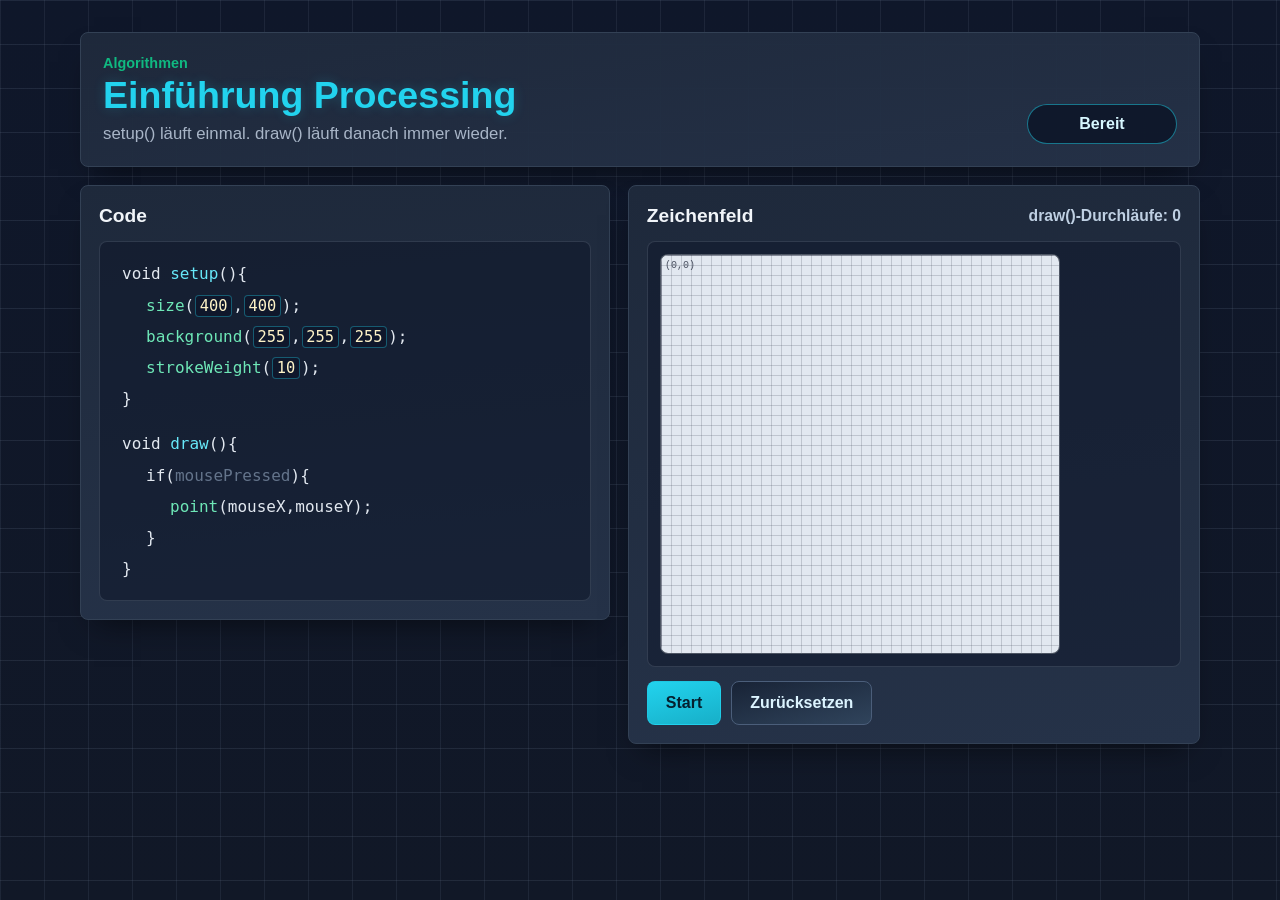
==== Algorithmen/EinführungProcessing/index.html @ 1196ac5d "Iteration1" ====
<!DOCTYPE html>
<html lang="de">
<head>
  <meta charset="UTF-8">
  <meta name="viewport" content="width=device-width, initial-scale=1.0">
  <title>Einführung Processing</title>
  <link rel="stylesheet" href="style.css">
  <script src="script.js" defer></script>
</head>
<body>
  <main class="app-shell">
    <header class="app-header">
      <div>
        <p class="eyebrow">Algorithmen</p>
        <h1>Einführung Processing</h1>
        <p class="intro">setup() läuft einmal. draw() läuft danach immer wieder.</p>
      </div>
      <p id="runStatus" class="status-pill" aria-live="polite">Bereit</p>
    </header>

    <section class="workspace" aria-label="Interaktive Processing-Simulation">
      <section class="panel code-panel" aria-labelledby="codeTitle">
        <div class="panel-heading">
          <h2 id="codeTitle">Code</h2>
        </div>

        <pre class="code-block" aria-label="Processing-Code"><code><span class="code-line" id="lineSetup">void <span class="keyword">setup</span>(){</span><span class="code-line code-indent" id="lineSize"><span class="fn">size</span>(<input id="sizeWidth" class="code-input" type="text" inputmode="numeric" value="400" data-min="50" data-max="400" data-fallback="400" aria-label="Breite der Zeichenfläche">,<input id="sizeHeight" class="code-input" type="text" inputmode="numeric" value="400" data-min="50" data-max="400" data-fallback="400" aria-label="Höhe der Zeichenfläche">);</span><span class="code-line code-indent" id="lineBackground"><span class="fn">background</span>(<input id="backgroundR" class="code-input" type="text" inputmode="numeric" value="255" data-min="0" data-max="255" data-fallback="255" aria-label="Rotwert der Hintergrundfarbe">,<input id="backgroundG" class="code-input" type="text" inputmode="numeric" value="255" data-min="0" data-max="255" data-fallback="255" aria-label="Grünwert der Hintergrundfarbe">,<input id="backgroundB" class="code-input" type="text" inputmode="numeric" value="255" data-min="0" data-max="255" data-fallback="255" aria-label="Blauwert der Hintergrundfarbe">);</span><span class="code-line code-indent" id="lineStroke"><span class="fn">strokeWeight</span>(<input id="strokeWeight" class="code-input" type="text" inputmode="numeric" value="10" data-min="1" data-max="50" data-fallback="10" aria-label="Punktgröße">);</span><span class="code-line">}</span><span class="code-group" id="drawBlock"><span class="code-line" id="lineDraw">void <span class="keyword">draw</span>(){</span><span class="code-line code-indent" id="lineIf">if(<span id="mousePressedToken" class="mouse-token is-inactive">mousePressed</span>){</span><span class="code-line code-double-indent" id="linePoint"><span class="fn">point</span>(<span id="pointArguments" class="point-values">mouseX,mouseY</span>);</span><span class="code-line code-indent">}</span><span class="code-line">}</span></span></code></pre>
      </section>

      <section class="panel experiment-panel" aria-labelledby="canvasTitle">
        <div class="panel-heading">
          <h2 id="canvasTitle">Zeichenfeld</h2>
          <p class="counter" aria-live="polite">draw()-Durchläufe: <span id="drawCounter">0</span></p>
        </div>

        <div class="canvas-board">
          <div class="canvas-viewport" aria-label="Maximale Zeichenfläche 400 mal 400 Pixel">
            <div id="canvasStack" class="canvas-stack">
              <canvas id="drawingCanvas" class="drawing-layer" width="400" height="400" aria-label="Zeichenfläche"></canvas>
              <canvas id="gridCanvas" class="grid-layer" width="400" height="400" aria-hidden="true"></canvas>
            </div>
          </div>
        </div>

        <div class="controls" aria-label="Steuerung">
          <button id="startButton" class="button button-primary" type="button">Start</button>
          <button id="resetButton" class="button button-secondary" type="button">Zurücksetzen</button>
        </div>
      </section>
    </section>
  </main>
</body>
</html>
---- Algorithmen/EinführungProcessing/style.css ----
:root {
  color-scheme: dark;
  --primary: #22d3ee;
  --secondary: #10b981;
  --accent: #fbbf24;
  --bg: #0f172a;
  --surface: #1e293b;
  --surface-soft: #253248;
  --text: #f1f5f9;
  --muted: #a8b5c7;
  --border: #334155;
  --button-dark: #182336;
  --button-light: #30445c;
  --shadow: 0 16px 30px -14px rgba(0, 0, 0, 0.55);
  --focus: 0 0 0 3px rgba(34, 211, 238, 0.3);
}

* {
  box-sizing: border-box;
}

body {
  margin: 0;
  min-height: 100vh;
  font-family: "Segoe UI", "Trebuchet MS", Verdana, sans-serif;
  color: var(--text);
  background-color: var(--bg);
  background-image:
    linear-gradient(rgba(100, 116, 139, 0.2) 1px, transparent 1px),
    linear-gradient(90deg, rgba(100, 116, 139, 0.16) 1px, transparent 1px),
    linear-gradient(180deg, #0f172a, #111827);
  background-size: 44px 44px, 44px 44px, auto;
}

button,
input {
  font: inherit;
}

.app-shell {
  width: min(1120px, calc(100% - 32px));
  margin: 0 auto;
  padding: 32px 0;
}

.app-header {
  display: flex;
  align-items: flex-end;
  justify-content: space-between;
  gap: 18px;
  margin-bottom: 18px;
  padding: 22px;
  border: 1px solid var(--border);
  border-radius: 8px;
  background: linear-gradient(170deg, rgba(30, 41, 59, 0.96), rgba(37, 50, 72, 0.95));
  box-shadow: var(--shadow);
}

.eyebrow,
.intro,
h1,
h2,
.status-pill,
.counter {
  margin: 0;
}

.eyebrow {
  color: var(--secondary);
  font-size: 0.9rem;
  font-weight: 700;
}

h1 {
  margin-top: 4px;
  color: var(--primary);
  font-size: 2.35rem;
  line-height: 1.1;
  text-shadow: 0 0 12px rgba(34, 211, 238, 0.22);
}

h2 {
  font-size: 1.2rem;
  line-height: 1.2;
}

.intro {
  margin-top: 8px;
  color: var(--muted);
  font-size: 1.05rem;
}

.status-pill {
  min-width: 150px;
  padding: 10px 14px;
  border: 1px solid rgba(34, 211, 238, 0.5);
  border-radius: 999px;
  color: #d7f7ff;
  background: rgba(15, 23, 42, 0.92);
  font-weight: 800;
  text-align: center;
}

.workspace {
  display: grid;
  grid-template-columns: minmax(380px, 1fr) minmax(460px, 1.08fr);
  gap: 18px;
  align-items: start;
}

.panel {
  padding: 18px;
  border: 1px solid var(--border);
  border-radius: 8px;
  background: linear-gradient(175deg, var(--surface), var(--surface-soft));
  box-shadow: var(--shadow);
}

.panel-heading {
  display: flex;
  align-items: center;
  justify-content: space-between;
  gap: 12px;
  margin-bottom: 14px;
}

.counter {
  color: #bfd0e3;
  font-size: 0.98rem;
  font-weight: 800;
}

.code-block {
  margin: 0;
  padding: 16px 0;
  overflow-x: auto;
  border: 1px solid rgba(168, 181, 199, 0.18);
  border-radius: 8px;
  background: rgba(15, 23, 42, 0.58);
  font-family: "Cascadia Code", Consolas, "Courier New", monospace;
  font-size: 1rem;
  line-height: 1.7;
}

.code-line,
.code-group {
  display: block;
}

.code-line {
  min-height: 30px;
  padding: 2px 16px 2px 18px;
  border-left: 4px solid transparent;
  color: #e2e8f0;
  white-space: nowrap;
  transition: background-color 160ms ease, border-color 160ms ease, color 160ms ease;
}

.code-indent {
  padding-left: 42px;
}

.code-double-indent {
  padding-left: 66px;
}

#lineDraw {
  margin-top: 14px;
}

.code-line.is-active {
  border-left-color: var(--accent);
  color: #fff7d6;
  background: rgba(251, 191, 36, 0.16);
}

.code-group.is-running .code-line {
  background: rgba(34, 211, 238, 0.08);
}

.code-group.is-running #lineDraw {
  border-left-color: var(--primary);
  color: #d7f7ff;
}

.keyword {
  color: #67e8f9;
}

.fn {
  color: #6ee7b7;
}

.code-input {
  min-width: 3ch;
  max-width: 5ch;
  margin: 0 1px;
  padding: 1px 2px;
  border: 1px solid rgba(34, 211, 238, 0.36);
  border-radius: 4px;
  color: #fef3c7;
  background: rgba(15, 23, 42, 0.82);
  font-family: inherit;
  font-size: 0.96em;
  line-height: 1.2;
  text-align: center;
}

.code-input:focus {
  outline: none;
  border-color: var(--accent);
  box-shadow: var(--focus);
}

.mouse-token {
  transition: color 160ms ease, text-shadow 160ms ease;
}

.mouse-token.is-inactive {
  color: #64748b;
}

.mouse-token.is-active {
  color: var(--accent);
  font-weight: 800;
  text-shadow: 0 0 10px rgba(251, 191, 36, 0.25);
}

.point-values.has-coordinates {
  color: var(--accent);
  font-weight: 800;
}

.canvas-board {
  max-width: 100%;
  overflow: auto;
  padding: 12px;
  border: 1px solid rgba(168, 181, 199, 0.18);
  border-radius: 8px;
  background: rgba(15, 23, 42, 0.5);
}

.canvas-viewport {
  width: 400px;
  height: 400px;
  display: flex;
  align-items: flex-start;
  justify-content: flex-start;
  overflow: hidden;
  border: 1px solid rgba(203, 213, 225, 0.32);
  border-radius: 8px;
  background-color: #111827;
  background-image:
    linear-gradient(rgba(148, 163, 184, 0.1) 1px, transparent 1px),
    linear-gradient(90deg, rgba(148, 163, 184, 0.1) 1px, transparent 1px);
  background-size: 20px 20px;
}

.canvas-stack {
  position: relative;
  width: 400px;
  height: 400px;
  flex: 0 0 auto;
  overflow: hidden;
  background: #e2e8f0;
  box-shadow: 0 0 0 1px rgba(226, 232, 240, 0.9);
  transition: width 460ms ease, height 460ms ease, background-color 360ms ease;
}

.canvas-stack canvas {
  position: absolute;
  inset: 0;
  display: block;
}

.drawing-layer {
  z-index: 1;
  cursor: not-allowed;
}

.canvas-stack.is-ready .drawing-layer {
  cursor: crosshair;
}

.grid-layer {
  z-index: 2;
  pointer-events: none;
}

.controls {
  display: flex;
  flex-wrap: wrap;
  gap: 10px;
  margin-top: 14px;
}

.button {
  min-height: 44px;
  padding: 10px 18px;
  border: 1px solid #4b5e7a;
  border-radius: 8px;
  color: #dcf4ff;
  font-weight: 800;
  cursor: pointer;
  transition: transform 140ms ease, filter 140ms ease, border-color 140ms ease, opacity 140ms ease;
}

.button-primary {
  color: #05202e;
  border-color: rgba(34, 211, 238, 0.6);
  background: linear-gradient(165deg, var(--primary), #17afc8);
}

.button-secondary {
  background: linear-gradient(165deg, var(--button-dark), var(--button-light));
}

.button:hover:not(:disabled) {
  transform: translateY(-1px);
  filter: brightness(1.08);
  border-color: rgba(34, 211, 238, 0.6);
}

.button:focus-visible {
  outline: none;
  box-shadow: var(--focus);
}

.button:disabled {
  cursor: not-allowed;
  opacity: 0.48;
}

@media (max-width: 980px) {
  .app-header {
    align-items: stretch;
    flex-direction: column;
  }

  .status-pill {
    width: fit-content;
  }

  .workspace {
    grid-template-columns: 1fr;
  }
}
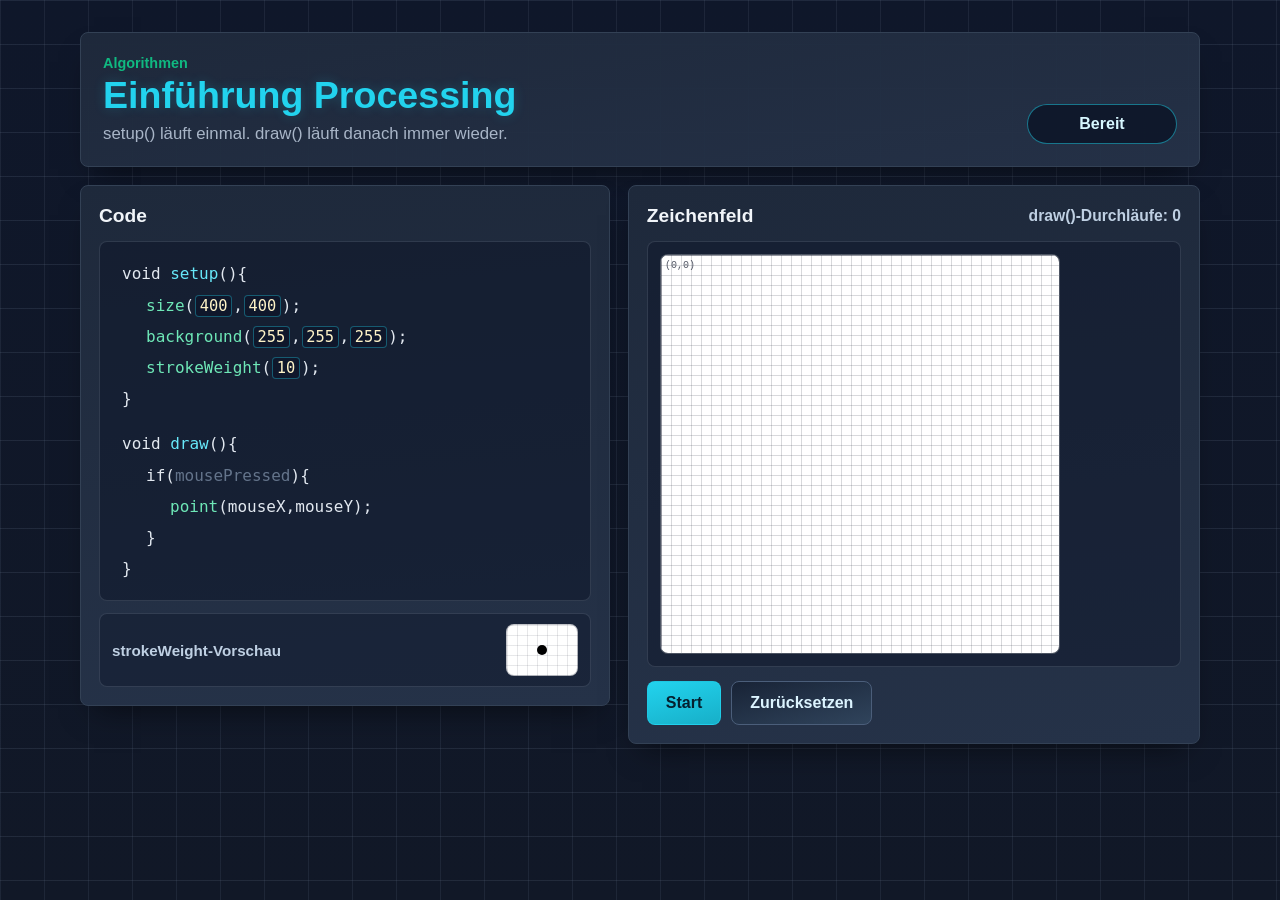
==== commit 4c8efb56: "2 Iteration zeichen geht und es gibt für strokeweighht eine vorschau" ====
--- a/Algorithmen/EinführungProcessing/index.html
+++ b/Algorithmen/EinführungProcessing/index.html
@@ -25,6 +25,13 @@
         </div>
 
         <pre class="code-block" aria-label="Processing-Code"><code><span class="code-line" id="lineSetup">void <span class="keyword">setup</span>(){</span><span class="code-line code-indent" id="lineSize"><span class="fn">size</span>(<input id="sizeWidth" class="code-input" type="text" inputmode="numeric" value="400" data-min="50" data-max="400" data-fallback="400" aria-label="Breite der Zeichenfläche">,<input id="sizeHeight" class="code-input" type="text" inputmode="numeric" value="400" data-min="50" data-max="400" data-fallback="400" aria-label="Höhe der Zeichenfläche">);</span><span class="code-line code-indent" id="lineBackground"><span class="fn">background</span>(<input id="backgroundR" class="code-input" type="text" inputmode="numeric" value="255" data-min="0" data-max="255" data-fallback="255" aria-label="Rotwert der Hintergrundfarbe">,<input id="backgroundG" class="code-input" type="text" inputmode="numeric" value="255" data-min="0" data-max="255" data-fallback="255" aria-label="Grünwert der Hintergrundfarbe">,<input id="backgroundB" class="code-input" type="text" inputmode="numeric" value="255" data-min="0" data-max="255" data-fallback="255" aria-label="Blauwert der Hintergrundfarbe">);</span><span class="code-line code-indent" id="lineStroke"><span class="fn">strokeWeight</span>(<input id="strokeWeight" class="code-input" type="text" inputmode="numeric" value="10" data-min="1" data-max="50" data-fallback="10" aria-label="Punktgröße">);</span><span class="code-line">}</span><span class="code-group" id="drawBlock"><span class="code-line" id="lineDraw">void <span class="keyword">draw</span>(){</span><span class="code-line code-indent" id="lineIf">if(<span id="mousePressedToken" class="mouse-token is-inactive">mousePressed</span>){</span><span class="code-line code-double-indent" id="linePoint"><span class="fn">point</span>(<span id="pointArguments" class="point-values">mouseX,mouseY</span>);</span><span class="code-line code-indent">}</span><span class="code-line">}</span></span></code></pre>
+
+        <div class="stroke-preview" aria-label="strokeWeight-Vorschau">
+          <span>strokeWeight-Vorschau</span>
+          <span class="stroke-preview-field">
+            <span id="strokePreviewDot" class="stroke-preview-dot"></span>
+          </span>
+        </div>
       </section>
 
       <section class="panel experiment-panel" aria-labelledby="canvasTitle">
--- a/Algorithmen/EinführungProcessing/style.css
+++ b/Algorithmen/EinführungProcessing/style.css
@@ -231,6 +231,44 @@
   font-weight: 800;
 }
 
+.stroke-preview {
+  display: flex;
+  align-items: center;
+  justify-content: space-between;
+  gap: 14px;
+  margin-top: 12px;
+  padding: 10px 12px;
+  border: 1px solid rgba(168, 181, 199, 0.18);
+  border-radius: 8px;
+  color: #bfd0e3;
+  background: rgba(15, 23, 42, 0.46);
+  font-size: 0.95rem;
+  font-weight: 800;
+}
+
+.stroke-preview-field {
+  width: 72px;
+  height: 52px;
+  display: grid;
+  place-items: center;
+  overflow: hidden;
+  border: 1px solid rgba(15, 23, 42, 0.25);
+  border-radius: 8px;
+  background-color: #ffffff;
+  background-image:
+    linear-gradient(rgba(15, 23, 42, 0.1) 1px, transparent 1px),
+    linear-gradient(90deg, rgba(15, 23, 42, 0.1) 1px, transparent 1px);
+  background-size: 10px 10px;
+}
+
+.stroke-preview-dot {
+  width: 10px;
+  height: 10px;
+  display: block;
+  border-radius: 50%;
+  background: #000000;
+}
+
 .canvas-board {
   max-width: 100%;
   overflow: auto;
@@ -275,10 +313,13 @@
 
 .drawing-layer {
   z-index: 1;
+}
+
+.canvas-stack {
   cursor: not-allowed;
 }
 
-.canvas-stack.is-ready .drawing-layer {
+.canvas-stack.is-ready {
   cursor: crosshair;
 }
 
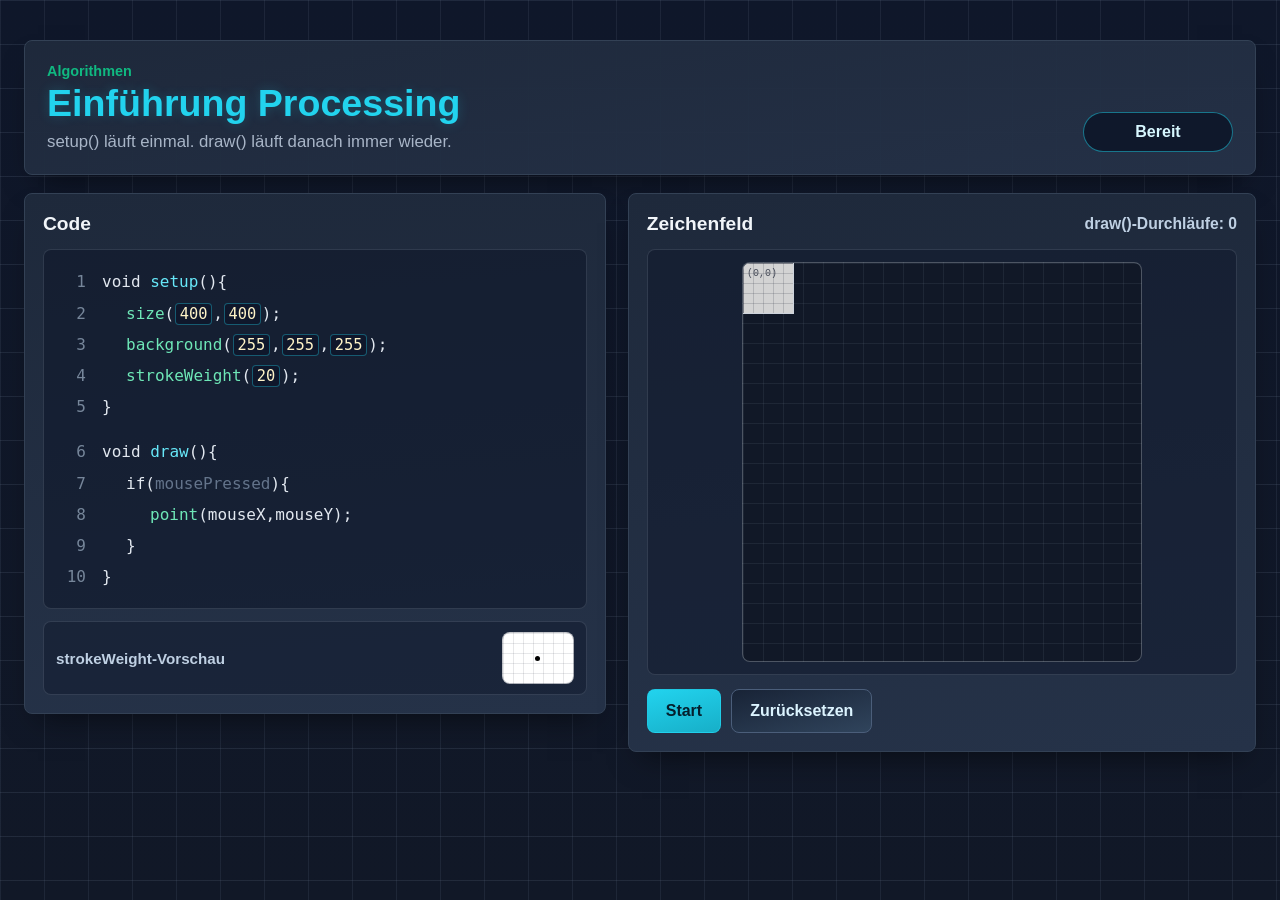
==== commit 35c009d1: "Änderungen bessere Visualierung" ====
--- a/Algorithmen/EinführungProcessing/index.html
+++ b/Algorithmen/EinführungProcessing/index.html
@@ -24,7 +24,7 @@
           <h2 id="codeTitle">Code</h2>
         </div>
 
-        <pre class="code-block" aria-label="Processing-Code"><code><span class="code-line" id="lineSetup">void <span class="keyword">setup</span>(){</span><span class="code-line code-indent" id="lineSize"><span class="fn">size</span>(<input id="sizeWidth" class="code-input" type="text" inputmode="numeric" value="400" data-min="50" data-max="400" data-fallback="400" aria-label="Breite der Zeichenfläche">,<input id="sizeHeight" class="code-input" type="text" inputmode="numeric" value="400" data-min="50" data-max="400" data-fallback="400" aria-label="Höhe der Zeichenfläche">);</span><span class="code-line code-indent" id="lineBackground"><span class="fn">background</span>(<input id="backgroundR" class="code-input" type="text" inputmode="numeric" value="255" data-min="0" data-max="255" data-fallback="255" aria-label="Rotwert der Hintergrundfarbe">,<input id="backgroundG" class="code-input" type="text" inputmode="numeric" value="255" data-min="0" data-max="255" data-fallback="255" aria-label="Grünwert der Hintergrundfarbe">,<input id="backgroundB" class="code-input" type="text" inputmode="numeric" value="255" data-min="0" data-max="255" data-fallback="255" aria-label="Blauwert der Hintergrundfarbe">);</span><span class="code-line code-indent" id="lineStroke"><span class="fn">strokeWeight</span>(<input id="strokeWeight" class="code-input" type="text" inputmode="numeric" value="10" data-min="1" data-max="50" data-fallback="10" aria-label="Punktgröße">);</span><span class="code-line">}</span><span class="code-group" id="drawBlock"><span class="code-line" id="lineDraw">void <span class="keyword">draw</span>(){</span><span class="code-line code-indent" id="lineIf">if(<span id="mousePressedToken" class="mouse-token is-inactive">mousePressed</span>){</span><span class="code-line code-double-indent" id="linePoint"><span class="fn">point</span>(<span id="pointArguments" class="point-values">mouseX,mouseY</span>);</span><span class="code-line code-indent">}</span><span class="code-line">}</span></span></code></pre>
+        <pre class="code-block" aria-label="Processing-Code"><code><span class="code-line" id="lineSetup">void <span class="keyword">setup</span>(){</span><span class="code-line code-indent" id="lineSize"><span class="fn">size</span>(<input id="sizeWidth" class="code-input" type="text" inputmode="numeric" value="400" data-min="50" data-max="400" data-fallback="400" aria-label="Breite der Zeichenfläche">,<input id="sizeHeight" class="code-input" type="text" inputmode="numeric" value="400" data-min="50" data-max="400" data-fallback="400" aria-label="Höhe der Zeichenfläche">);</span><span class="code-line code-indent" id="lineBackground"><span class="fn">background</span>(<input id="backgroundR" class="code-input" type="text" inputmode="numeric" value="255" data-min="0" data-max="255" data-fallback="255" aria-label="Rotwert der Hintergrundfarbe">,<input id="backgroundG" class="code-input" type="text" inputmode="numeric" value="255" data-min="0" data-max="255" data-fallback="255" aria-label="Grünwert der Hintergrundfarbe">,<input id="backgroundB" class="code-input" type="text" inputmode="numeric" value="255" data-min="0" data-max="255" data-fallback="255" aria-label="Blauwert der Hintergrundfarbe">);</span><span class="code-line code-indent" id="lineStroke"><span class="fn">strokeWeight</span>(<input id="strokeWeight" class="code-input" type="text" inputmode="numeric" value="20" data-min="1" data-max="50" data-fallback="20" aria-label="Punktgröße">);</span><span class="code-line">}</span><span class="code-group" id="drawBlock"><span class="code-line" id="lineDraw">void <span class="keyword">draw</span>(){</span><span class="code-line code-indent" id="lineIf">if(<span id="mousePressedToken" class="mouse-token is-inactive">mousePressed</span>){</span><span class="code-line code-double-indent" id="linePoint"><span class="fn">point</span>(<span id="pointArguments" class="point-values">mouseX,mouseY</span>);</span><span class="code-line code-indent">}</span><span class="code-line">}</span></span></code></pre>
 
         <div class="stroke-preview" aria-label="strokeWeight-Vorschau">
           <span>strokeWeight-Vorschau</span>
--- a/Algorithmen/EinführungProcessing/style.css
+++ b/Algorithmen/EinführungProcessing/style.css
@@ -38,9 +38,9 @@
 }
 
 .app-shell {
-  width: min(1120px, calc(100% - 32px));
+  width: min(1480px, calc(100% - 48px));
   margin: 0 auto;
-  padding: 32px 0;
+  padding: 40px 0;
 }
 
 .app-header {
@@ -103,8 +103,8 @@
 
 .workspace {
   display: grid;
-  grid-template-columns: minmax(380px, 1fr) minmax(460px, 1.08fr);
-  gap: 18px;
+  grid-template-columns: minmax(420px, 1fr) minmax(500px, 1.08fr);
+  gap: 22px;
   align-items: start;
 }
 
@@ -142,26 +142,42 @@
   line-height: 1.7;
 }
 
+.code-block code {
+  counter-reset: code-line;
+}
+
 .code-line,
 .code-group {
   display: block;
 }
 
 .code-line {
+  position: relative;
+  counter-increment: code-line;
   min-height: 30px;
-  padding: 2px 16px 2px 18px;
+  padding: 2px 16px 2px 54px;
   border-left: 4px solid transparent;
   color: #e2e8f0;
   white-space: nowrap;
   transition: background-color 160ms ease, border-color 160ms ease, color 160ms ease;
 }
 
+.code-line::before {
+  content: counter(code-line);
+  position: absolute;
+  left: 14px;
+  width: 24px;
+  color: #76869a;
+  text-align: right;
+  user-select: none;
+}
+
 .code-indent {
-  padding-left: 42px;
+  padding-left: 78px;
 }
 
 .code-double-indent {
-  padding-left: 66px;
+  padding-left: 102px;
 }
 
 #lineDraw {
@@ -181,6 +197,30 @@
 .code-group.is-running #lineDraw {
   border-left-color: var(--primary);
   color: #d7f7ff;
+}
+
+.code-group.is-running .code-line.is-draw-call,
+.code-group.is-running .code-line.is-draw-check,
+.code-group.is-running .code-line.is-draw-action {
+  color: #fff7d6;
+  background: rgba(251, 191, 36, 0.18);
+}
+
+.code-group.is-running .code-line.is-draw-call {
+  border-left-color: var(--primary);
+  box-shadow: inset 0 0 0 1px rgba(34, 211, 238, 0.18);
+}
+
+.code-group.is-running .code-line.is-draw-check {
+  border-left-color: var(--accent);
+  box-shadow: inset 0 0 0 1px rgba(251, 191, 36, 0.18);
+}
+
+.code-group.is-running .code-line.is-draw-action {
+  border-left-color: var(--secondary);
+  color: #d1fae5;
+  background: rgba(16, 185, 129, 0.2);
+  box-shadow: inset 0 0 0 1px rgba(16, 185, 129, 0.2);
 }
 
 .keyword {
@@ -262,8 +302,8 @@
 }
 
 .stroke-preview-dot {
-  width: 10px;
-  height: 10px;
+  width: 5px;
+  height: 5px;
   display: block;
   border-radius: 50%;
   background: #000000;
@@ -271,7 +311,9 @@
 
 .canvas-board {
   max-width: 100%;
-  overflow: auto;
+  display: flex;
+  justify-content: center;
+  overflow: hidden;
   padding: 12px;
   border: 1px solid rgba(168, 181, 199, 0.18);
   border-radius: 8px;
@@ -281,6 +323,7 @@
 .canvas-viewport {
   width: 400px;
   height: 400px;
+  max-width: 100%;
   display: flex;
   align-items: flex-start;
   justify-content: flex-start;
@@ -386,3 +429,96 @@
     grid-template-columns: 1fr;
   }
 }
+
+@media (min-width: 1320px) {
+  .app-header {
+    padding: 28px;
+  }
+
+  h1 {
+    font-size: 3rem;
+  }
+
+  h2 {
+    font-size: 1.35rem;
+  }
+
+  .intro {
+    font-size: 1.15rem;
+  }
+
+  .status-pill {
+    min-width: 170px;
+    padding: 12px 16px;
+    font-size: 1.05rem;
+  }
+
+  .panel {
+    padding: 24px;
+  }
+
+  .panel-heading {
+    margin-bottom: 18px;
+  }
+
+  .code-block {
+    font-size: 1.12rem;
+    line-height: 1.75;
+  }
+
+  .code-line {
+    min-height: 34px;
+  }
+
+  .counter,
+  .stroke-preview {
+    font-size: 1.05rem;
+  }
+
+  .stroke-preview {
+    padding: 12px 14px;
+  }
+
+  .canvas-board {
+    padding: 16px;
+  }
+
+  .button {
+    min-height: 50px;
+    padding: 12px 22px;
+    font-size: 1.05rem;
+  }
+}
+
+@media (max-width: 620px) {
+  .app-shell {
+    width: min(100% - 16px, 1120px);
+    padding: 12px 0;
+  }
+
+  .app-header,
+  .panel {
+    padding: 12px;
+  }
+
+  h1 {
+    font-size: 1.75rem;
+  }
+
+  .panel-heading {
+    align-items: flex-start;
+    flex-direction: column;
+  }
+
+  .code-block {
+    font-size: 0.9rem;
+  }
+
+  .code-indent {
+    padding-left: 70px;
+  }
+
+  .code-double-indent {
+    padding-left: 86px;
+  }
+}
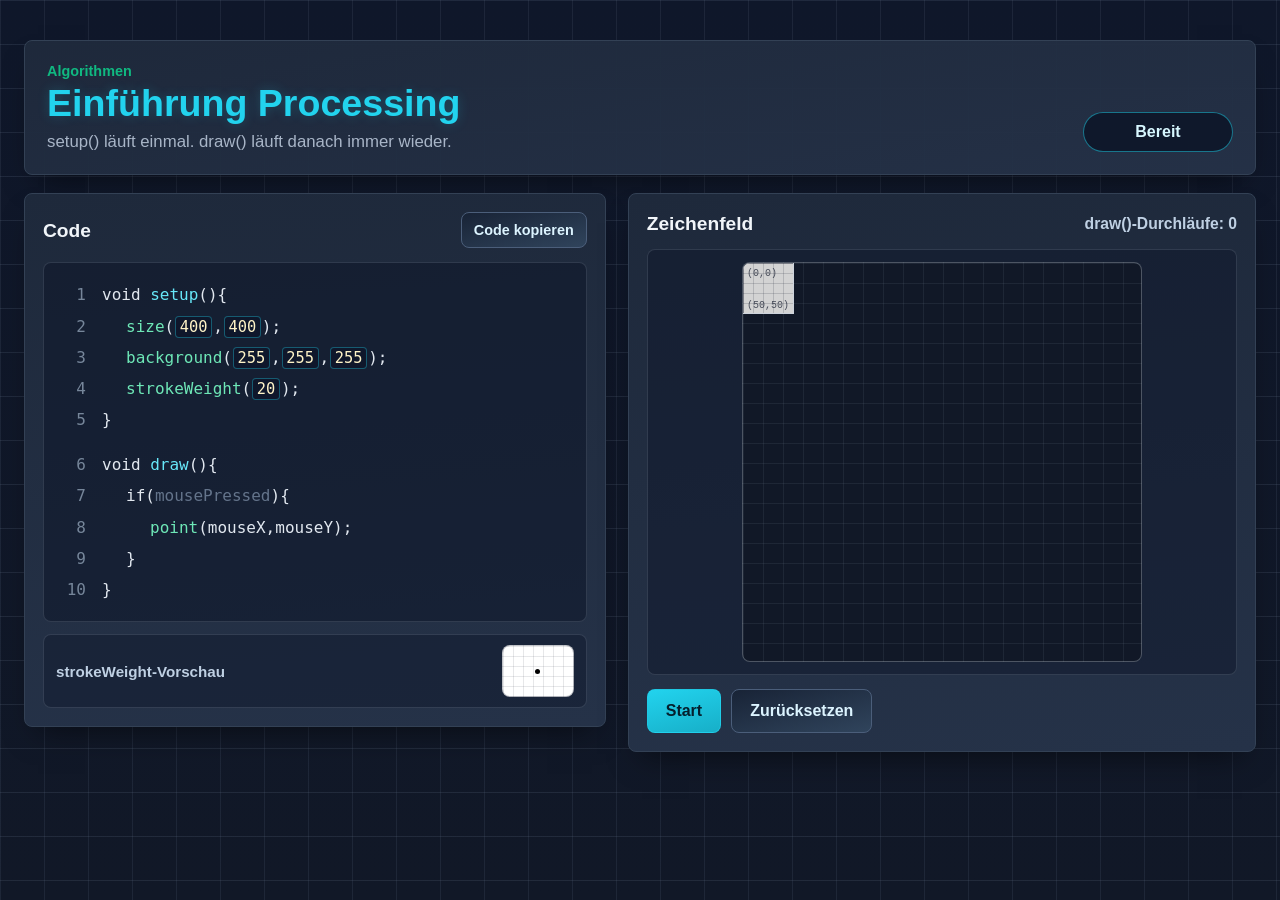
==== commit 18068368: "Max Size unten rechts und Möglichkeit Code zu kopieren" ====
--- a/Algorithmen/EinführungProcessing/index.html
+++ b/Algorithmen/EinführungProcessing/index.html
@@ -22,6 +22,7 @@
       <section class="panel code-panel" aria-labelledby="codeTitle">
         <div class="panel-heading">
           <h2 id="codeTitle">Code</h2>
+          <button id="copyCodeButton" class="button button-secondary button-small" type="button">Code kopieren</button>
         </div>
 
         <pre class="code-block" aria-label="Processing-Code"><code><span class="code-line" id="lineSetup">void <span class="keyword">setup</span>(){</span><span class="code-line code-indent" id="lineSize"><span class="fn">size</span>(<input id="sizeWidth" class="code-input" type="text" inputmode="numeric" value="400" data-min="50" data-max="400" data-fallback="400" aria-label="Breite der Zeichenfläche">,<input id="sizeHeight" class="code-input" type="text" inputmode="numeric" value="400" data-min="50" data-max="400" data-fallback="400" aria-label="Höhe der Zeichenfläche">);</span><span class="code-line code-indent" id="lineBackground"><span class="fn">background</span>(<input id="backgroundR" class="code-input" type="text" inputmode="numeric" value="255" data-min="0" data-max="255" data-fallback="255" aria-label="Rotwert der Hintergrundfarbe">,<input id="backgroundG" class="code-input" type="text" inputmode="numeric" value="255" data-min="0" data-max="255" data-fallback="255" aria-label="Grünwert der Hintergrundfarbe">,<input id="backgroundB" class="code-input" type="text" inputmode="numeric" value="255" data-min="0" data-max="255" data-fallback="255" aria-label="Blauwert der Hintergrundfarbe">);</span><span class="code-line code-indent" id="lineStroke"><span class="fn">strokeWeight</span>(<input id="strokeWeight" class="code-input" type="text" inputmode="numeric" value="20" data-min="1" data-max="50" data-fallback="20" aria-label="Punktgröße">);</span><span class="code-line">}</span><span class="code-group" id="drawBlock"><span class="code-line" id="lineDraw">void <span class="keyword">draw</span>(){</span><span class="code-line code-indent" id="lineIf">if(<span id="mousePressedToken" class="mouse-token is-inactive">mousePressed</span>){</span><span class="code-line code-double-indent" id="linePoint"><span class="fn">point</span>(<span id="pointArguments" class="point-values">mouseX,mouseY</span>);</span><span class="code-line code-indent">}</span><span class="code-line">}</span></span></code></pre>
--- a/Algorithmen/EinführungProcessing/style.css
+++ b/Algorithmen/EinführungProcessing/style.css
@@ -399,6 +399,12 @@
   background: linear-gradient(165deg, var(--button-dark), var(--button-light));
 }
 
+.button-small {
+  min-height: 36px;
+  padding: 7px 12px;
+  font-size: 0.9rem;
+}
+
 .button:hover:not(:disabled) {
   transform: translateY(-1px);
   filter: brightness(1.08);
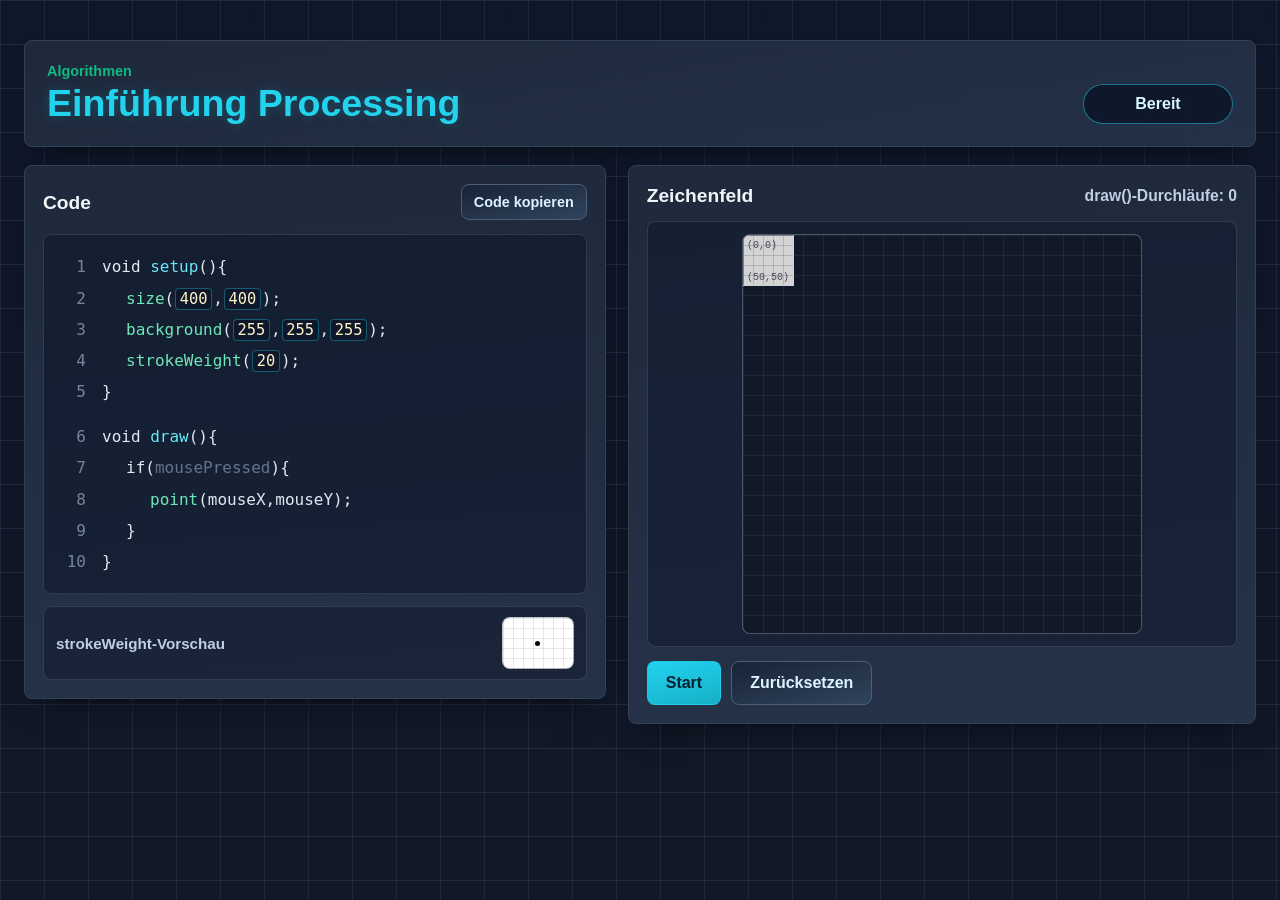
==== commit 36d13ebb: "Text entfernt der Hinweise auf Lösung gibt" ====
--- a/Algorithmen/EinführungProcessing/index.html
+++ b/Algorithmen/EinführungProcessing/index.html
@@ -13,7 +13,6 @@
       <div>
         <p class="eyebrow">Algorithmen</p>
         <h1>Einführung Processing</h1>
-        <p class="intro">setup() läuft einmal. draw() läuft danach immer wieder.</p>
       </div>
       <p id="runStatus" class="status-pill" aria-live="polite">Bereit</p>
     </header>
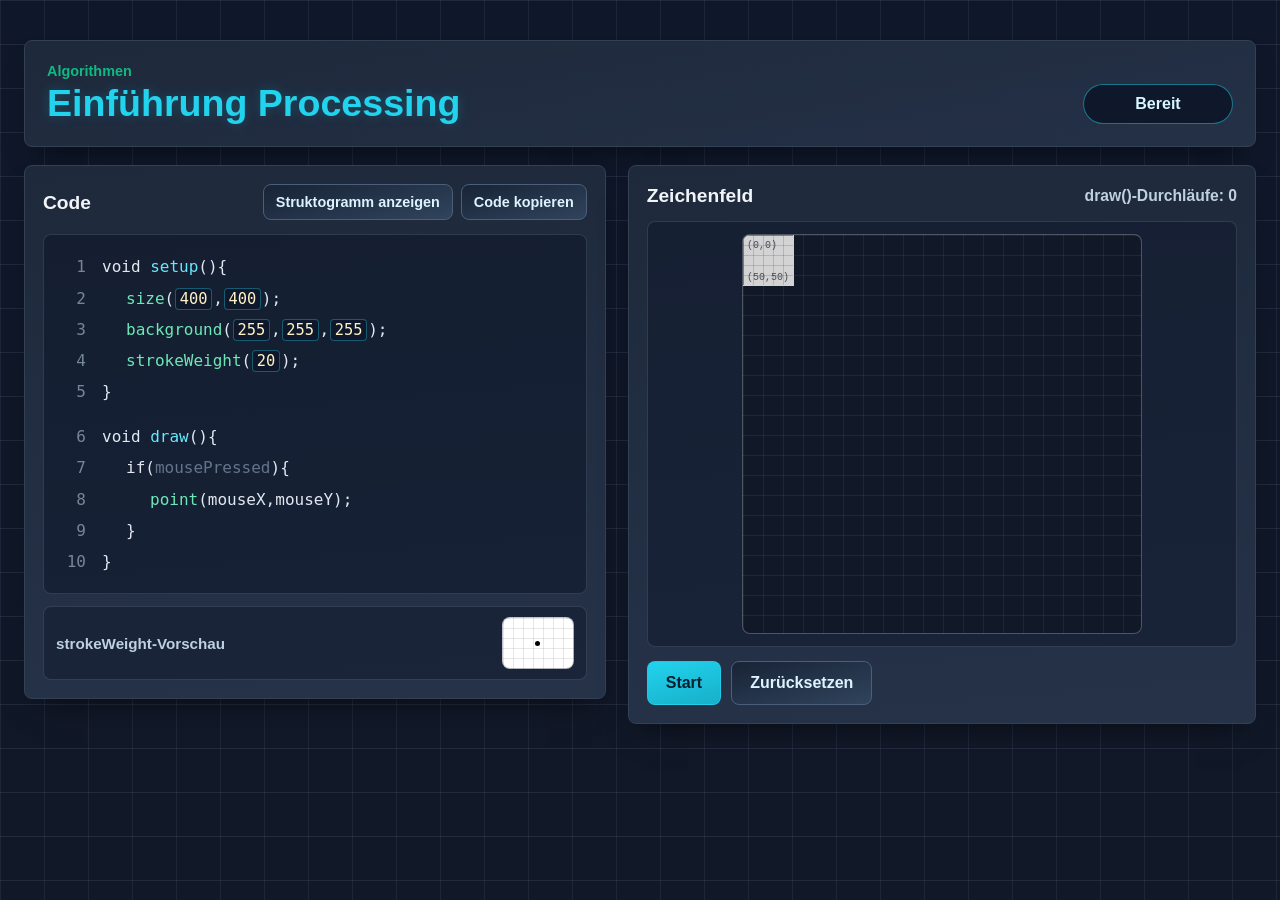
==== commit 3bffd571: "Struktogramm hinzugefügt" ====
--- a/Algorithmen/EinführungProcessing/index.html
+++ b/Algorithmen/EinführungProcessing/index.html
@@ -21,7 +21,10 @@
       <section class="panel code-panel" aria-labelledby="codeTitle">
         <div class="panel-heading">
           <h2 id="codeTitle">Code</h2>
-          <button id="copyCodeButton" class="button button-secondary button-small" type="button">Code kopieren</button>
+          <div class="panel-actions">
+            <button id="showDiagramButton" class="button button-secondary button-small" type="button">Struktogramm anzeigen</button>
+            <button id="copyCodeButton" class="button button-secondary button-small" type="button">Code kopieren</button>
+          </div>
         </div>
 
         <pre class="code-block" aria-label="Processing-Code"><code><span class="code-line" id="lineSetup">void <span class="keyword">setup</span>(){</span><span class="code-line code-indent" id="lineSize"><span class="fn">size</span>(<input id="sizeWidth" class="code-input" type="text" inputmode="numeric" value="400" data-min="50" data-max="400" data-fallback="400" aria-label="Breite der Zeichenfläche">,<input id="sizeHeight" class="code-input" type="text" inputmode="numeric" value="400" data-min="50" data-max="400" data-fallback="400" aria-label="Höhe der Zeichenfläche">);</span><span class="code-line code-indent" id="lineBackground"><span class="fn">background</span>(<input id="backgroundR" class="code-input" type="text" inputmode="numeric" value="255" data-min="0" data-max="255" data-fallback="255" aria-label="Rotwert der Hintergrundfarbe">,<input id="backgroundG" class="code-input" type="text" inputmode="numeric" value="255" data-min="0" data-max="255" data-fallback="255" aria-label="Grünwert der Hintergrundfarbe">,<input id="backgroundB" class="code-input" type="text" inputmode="numeric" value="255" data-min="0" data-max="255" data-fallback="255" aria-label="Blauwert der Hintergrundfarbe">);</span><span class="code-line code-indent" id="lineStroke"><span class="fn">strokeWeight</span>(<input id="strokeWeight" class="code-input" type="text" inputmode="numeric" value="20" data-min="1" data-max="50" data-fallback="20" aria-label="Punktgröße">);</span><span class="code-line">}</span><span class="code-group" id="drawBlock"><span class="code-line" id="lineDraw">void <span class="keyword">draw</span>(){</span><span class="code-line code-indent" id="lineIf">if(<span id="mousePressedToken" class="mouse-token is-inactive">mousePressed</span>){</span><span class="code-line code-double-indent" id="linePoint"><span class="fn">point</span>(<span id="pointArguments" class="point-values">mouseX,mouseY</span>);</span><span class="code-line code-indent">}</span><span class="code-line">}</span></span></code></pre>
@@ -56,5 +59,13 @@
       </section>
     </section>
   </main>
+
+  <!-- Struktogramm-Modal/Overlay -->
+  <div id="diagramOverlay" class="overlay" aria-hidden="true" role="dialog" aria-labelledby="diagramTitle">
+    <div class="overlay-content">
+      <h3 id="diagramTitle" class="overlay-title">Struktogramm</h3>
+      <img src="EinfuehrungStruktogramm.png" alt="Struktogramm für setup() und draw()" class="diagram-image">
+    </div>
+  </div>
 </body>
 </html>
--- a/Algorithmen/EinführungProcessing/style.css
+++ b/Algorithmen/EinführungProcessing/style.css
@@ -528,3 +528,66 @@
     padding-left: 86px;
   }
 }
+
+/* Panel Actions container */
+.panel-actions {
+  display: flex;
+  gap: 8px;
+  flex-wrap: wrap;
+}
+
+/* Overlay/Modal Styles */
+.overlay {
+  position: fixed;
+  inset: 0;
+  z-index: 1000;
+  display: flex;
+  align-items: center;
+  justify-content: center;
+  background-color: rgba(15, 23, 42, 0.85);
+  backdrop-filter: blur(8px);
+  opacity: 0;
+  pointer-events: none;
+  transition: opacity 220ms ease;
+}
+
+.overlay.is-visible {
+  opacity: 1;
+  pointer-events: auto;
+}
+
+.overlay-content {
+  position: relative;
+  width: min(720px, calc(100% - 32px));
+  max-height: calc(100vh - 48px);
+  overflow-y: auto;
+  padding: 24px;
+  background: linear-gradient(175deg, var(--surface), var(--surface-soft));
+  border: 1px solid var(--border);
+  border-radius: 12px;
+  box-shadow: 0 25px 50px -12px rgba(0, 0, 0, 0.7);
+  transform: scale(0.95);
+  transition: transform 220ms cubic-bezier(0.16, 1, 0.3, 1);
+}
+
+.overlay.is-visible .overlay-content {
+  transform: scale(1);
+}
+
+.overlay-title {
+  margin: 0 0 16px 0;
+  color: var(--primary);
+  font-size: 1.35rem;
+  font-weight: 800;
+  text-shadow: 0 0 12px rgba(34, 211, 238, 0.22);
+  border-bottom: 1px solid var(--border);
+  padding-bottom: 12px;
+}
+
+.diagram-image {
+  display: block;
+  width: 100%;
+  height: auto;
+  border-radius: 6px;
+  border: 1px solid rgba(168, 181, 199, 0.15);
+}
